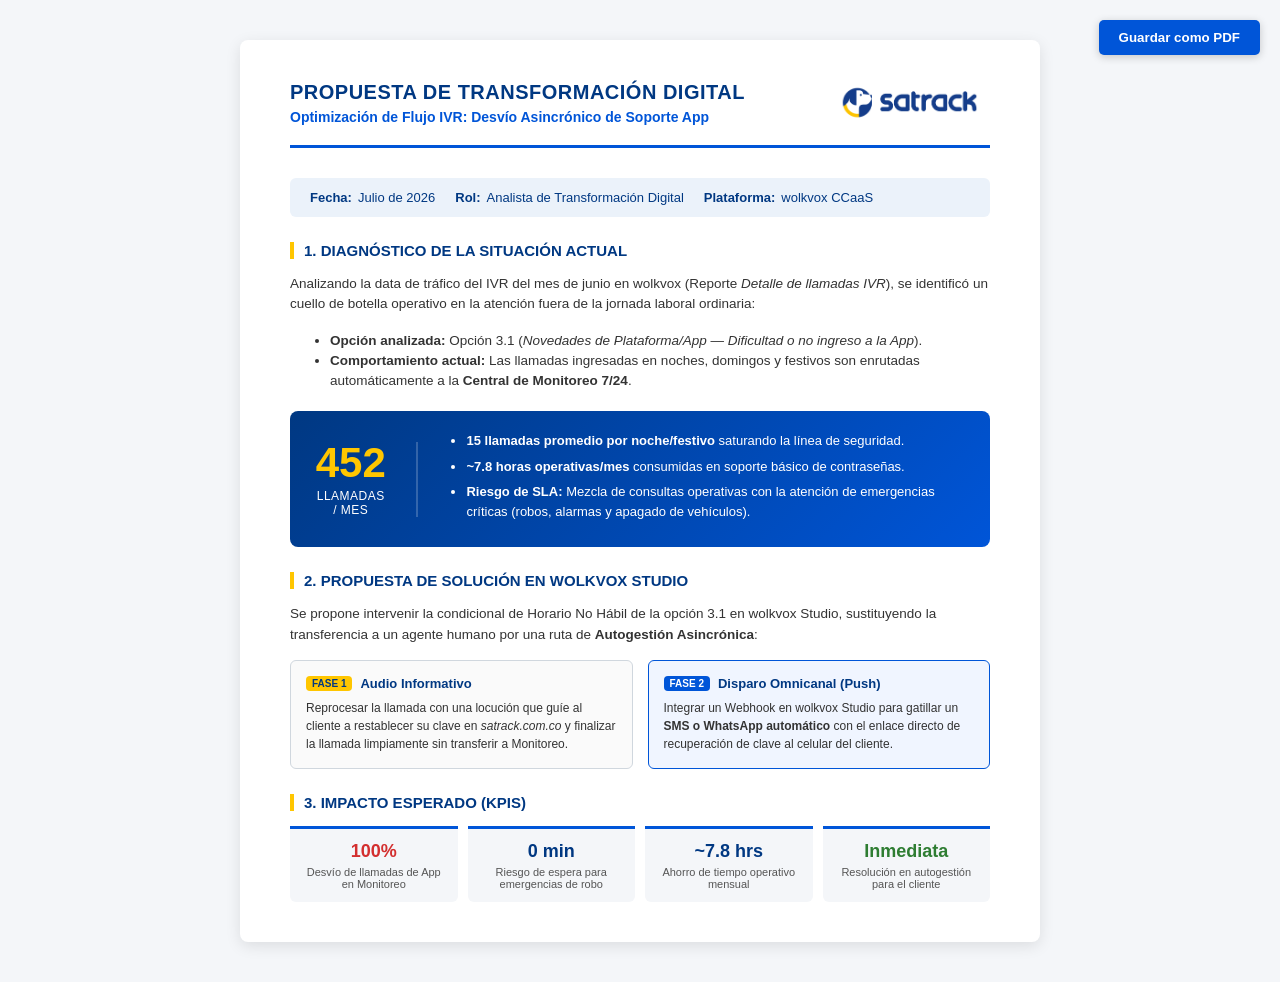
==== Propuesta1.html @ 1c64503c "Propuesta 1" ====
<!DOCTYPE html>
<html lang="es">
<head>
    <meta charset="UTF-8">
    <meta name="viewport" content="width=device-width, initial-scale=1.0">
    <title>Propuesta de Transformación Digital - Satrack</title>
    <style>
        :root {
            --azul-oscuro: #003882;
            --azul-marca: #0055D8;
            --amarillo-marca: #FFC600;
            --gris-fondo: #F4F6F9;
            --gris-texto: #333333;
            --blanco: #FFFFFF;
        }

        body {
            font-family: 'Segoe UI', Arial, sans-serif;
            background-color: var(--gris-fondo);
            color: var(--gris-texto);
            margin: 0;
            padding: 40px 20px;
            display: flex;
            justify-content: center;
        }

        .page {
            background-color: var(--blanco);
            width: 800px;
            padding: 40px 50px;
            box-shadow: 0 4px 15px rgba(0, 0, 0, 0.1);
            border-radius: 8px;
            box-sizing: border-box;
            position: relative;
        }

        .header {
            display: flex;
            justify-content: space-between;
            align-items: center;
            border-bottom: 3px solid var(--azul-marca);
            padding-bottom: 20px;
            margin-bottom: 30px;
        }

        .header-title h1 {
            color: var(--azul-oscuro);
            font-size: 20px;
            margin: 0;
            text-transform: uppercase;
            letter-spacing: 0.5px;
        }

        .header-title h2 {
            color: var(--azul-marca);
            font-size: 14px;
            margin: 5px 0 0 0;
            font-weight: 600;
        }

        .logo {
            height: 45px;
        }

        .meta-info {
            display: flex;
            gap: 20px;
            background-color: #EBF2FA;
            padding: 12px 20px;
            border-radius: 6px;
            font-size: 13px;
            color: var(--azul-oscuro);
            margin-bottom: 25px;
            font-weight: 500;
        }

        .meta-item {
            display: flex;
            align-items: center;
            gap: 6px;
        }

        .section-title {
            color: var(--azul-oscuro);
            font-size: 15px;
            font-weight: 700;
            text-transform: uppercase;
            border-left: 4px solid var(--amarillo-marca);
            padding-left: 10px;
            margin: 25px 0 15px 0;
        }

        p, li {
            font-size: 13.5px;
            line-height: 1.5;
        }

        /* Module de Datos */
        .data-card {
            background: linear-gradient(135deg, var(--azul-oscuro), var(--azul-marca));
            color: var(--blanco);
            border-radius: 8px;
            padding: 20px 25px;
            display: flex;
            align-items: center;
            justify-content: space-between;
            margin: 20px 0;
        }

        .data-metric {
            text-align: center;
            border-right: 2px solid rgba(255, 255, 255, 0.2);
            padding-right: 30px;
        }

        .data-metric .number {
            font-size: 42px;
            font-weight: 800;
            color: var(--amarillo-marca);
            line-height: 1;
        }

        .data-metric .label {
            font-size: 12px;
            text-transform: uppercase;
            letter-spacing: 0.5px;
            margin-top: 5px;
        }

        .data-details {
            flex-grow: 1;
            padding-left: 30px;
        }

        .data-details ul {
            margin: 0;
            padding-left: 18px;
        }

        .data-details li {
            margin-bottom: 6px;
            font-size: 13px;
        }

        /* Propuestas / Fases */
        .fases-container {
            display: flex;
            gap: 15px;
            margin-top: 15px;
        }

        .fase-box {
            flex: 1;
            border: 1px solid #D0D7DE;
            border-radius: 6px;
            padding: 15px;
            background-color: #FAFAFA;
        }

        .fase-box.highlight {
            border-color: var(--azul-marca);
            background-color: #F0F5FF;
        }

        .fase-header {
            font-weight: 700;
            font-size: 13px;
            color: var(--azul-oscuro);
            margin-bottom: 8px;
            display: flex;
            align-items: center;
            gap: 8px;
        }

        .badge {
            background-color: var(--amarillo-marca);
            color: var(--azul-oscuro);
            font-size: 10px;
            padding: 2px 6px;
            border-radius: 4px;
            font-weight: 800;
        }

        .badge-blue {
            background-color: var(--azul-marca);
            color: var(--blanco);
            font-size: 10px;
            padding: 2px 6px;
            border-radius: 4px;
            font-weight: 800;
        }

        /* KPIs */
        .kpi-grid {
            display: grid;
            grid-template-columns: repeat(4, 1fr);
            gap: 10px;
            margin-top: 15px;
        }

        .kpi-card {
            background-color: #F4F6F9;
            border-top: 3px solid var(--azul-marca);
            padding: 12px;
            text-align: center;
            border-radius: 0 0 6px 6px;
        }

        .kpi-card .value {
            font-size: 18px;
            font-weight: 700;
            color: var(--azul-oscuro);
        }

        .kpi-card .desc {
            font-size: 11px;
            color: #555;
            margin-top: 4px;
        }

        .print-btn {
            position: fixed;
            top: 20px;
            right: 20px;
            background-color: var(--azul-marca);
            color: white;
            border: none;
            padding: 10px 20px;
            border-radius: 5px;
            font-weight: 600;
            cursor: pointer;
            box-shadow: 0 2px 8px rgba(0,0,0,0.2);
        }

        .print-btn:hover {
            background-color: var(--azul-oscuro);
        }

        @media print {
            body {
                background-color: white;
                padding: 0;
            }
            .page {
                box-shadow: none;
                width: 100%;
                padding: 0;
            }
            .print-btn {
                display: none;
            }
        }
    </style>
</head>
<body>

    <button class="print-btn" onclick="window.print()">Guardar como PDF</button>

    <div class="page">
        <!-- Encabezado con Logo -->
        <div class="header">
            <div class="header-title">
                <h1>Propuesta de Transformación Digital</h1>
                <h2>Optimización de Flujo IVR: Desvío Asincrónico de Soporte App</h2>
            </div>
            <!-- Logo Satrack cargado desde imagen PNG -->
            <img src="logo.png" alt="Logo Satrack" class="logo">
        </div>

        <!-- Meta Información -->
        <div class="meta-info">
            <div class="meta-item"><strong>Fecha:</strong> Julio de 2026</div>
            <div class="meta-item"><strong>Rol:</strong> Analista de Transformación Digital</div>
            <div class="meta-item"><strong>Plataforma:</strong> wolkvox CCaaS</div>
        </div>

        <!-- Sección 1 -->
        <div class="section-title">1. Diagnóstico de la Situación Actual</div>
        <p>Analizando la data de tráfico del IVR del mes de junio en wolkvox (Reporte <em>Detalle de llamadas IVR</em>), se identificó un cuello de botella operativo en la atención fuera de la jornada laboral ordinaria:</p>
        <ul>
            <li><strong>Opción analizada:</strong> Opción 3.1 (<em>Novedades de Plataforma/App — Dificultad o no ingreso a la App</em>).</li>
            <li><strong>Comportamiento actual:</strong> Las llamadas ingresadas en noches, domingos y festivos son enrutadas automáticamente a la <strong>Central de Monitoreo 7/24</strong>.</li>
        </ul>

        <!-- Módulo de Datos -->
        <div class="data-card">
            <div class="data-metric">
                <div class="number">452</div>
                <div class="label">Llamadas / Mes</div>
            </div>
            <div class="data-details">
                <ul>
                    <li><strong>15 llamadas promedio por noche/festivo</strong> saturando la línea de seguridad.</li>
                    <li><strong>~7.8 horas operativas/mes</strong> consumidas en soporte básico de contraseñas.</li>
                    <li><strong>Riesgo de SLA:</strong> Mezcla de consultas operativas con la atención de emergencias críticas (robos, alarmas y apagado de vehículos).</li>
                </ul>
            </div>
        </div>

        <!-- Sección 2 -->
        <div class="section-title">2. Propuesta de Solución en wolkvox Studio</div>
        <p>Se propone intervenir la condicional de Horario No Hábil de la opción 3.1 en wolkvox Studio, sustituyendo la transferencia a un agente humano por una ruta de <strong>Autogestión Asincrónica</strong>:</p>

        <div class="fases-container">
            <div class="fase-box">
                <div class="fase-header">
                    <span class="badge">FASE 1</span> Audio Informativo
                </div>
                <p style="font-size: 12px; margin: 0;">Reprocesar la llamada con una locución que guíe al cliente a restablecer su clave en <em>satrack.com.co</em> y finalizar la llamada limpiamente sin transferir a Monitoreo.</p>
            </div>
            <div class="fase-box highlight">
                <div class="fase-header">
                    <span class="badge-blue">FASE 2</span> Disparo Omnicanal (Push)
                </div>
                <p style="font-size: 12px; margin: 0;">Integrar un Webhook en wolkvox Studio para gatillar un <strong>SMS o WhatsApp automático</strong> con el enlace directo de recuperación de clave al celular del cliente.</p>
            </div>
        </div>

        <!-- Sección 3 -->
        <div class="section-title">3. Impacto Esperado (KPIs)</div>
        <div class="kpi-grid">
            <div class="kpi-card">
                <div class="value" style="color: #D32F2F;">100%</div>
                <div class="desc">Desvío de llamadas de App en Monitoreo</div>
            </div>
            <div class="kpi-card">
                <div class="value">0 min</div>
                <div class="desc">Riesgo de espera para emergencias de robo</div>
            </div>
            <div class="kpi-card">
                <div class="value">~7.8 hrs</div>
                <div class="desc">Ahorro de tiempo operativo mensual</div>
            </div>
            <div class="kpi-card">
                <div class="value" style="color: #2E7D32;">Inmediata</div>
                <div class="desc">Resolución en autogestión para el cliente</div>
            </div>
        </div>
    </div>

</body>
</html>
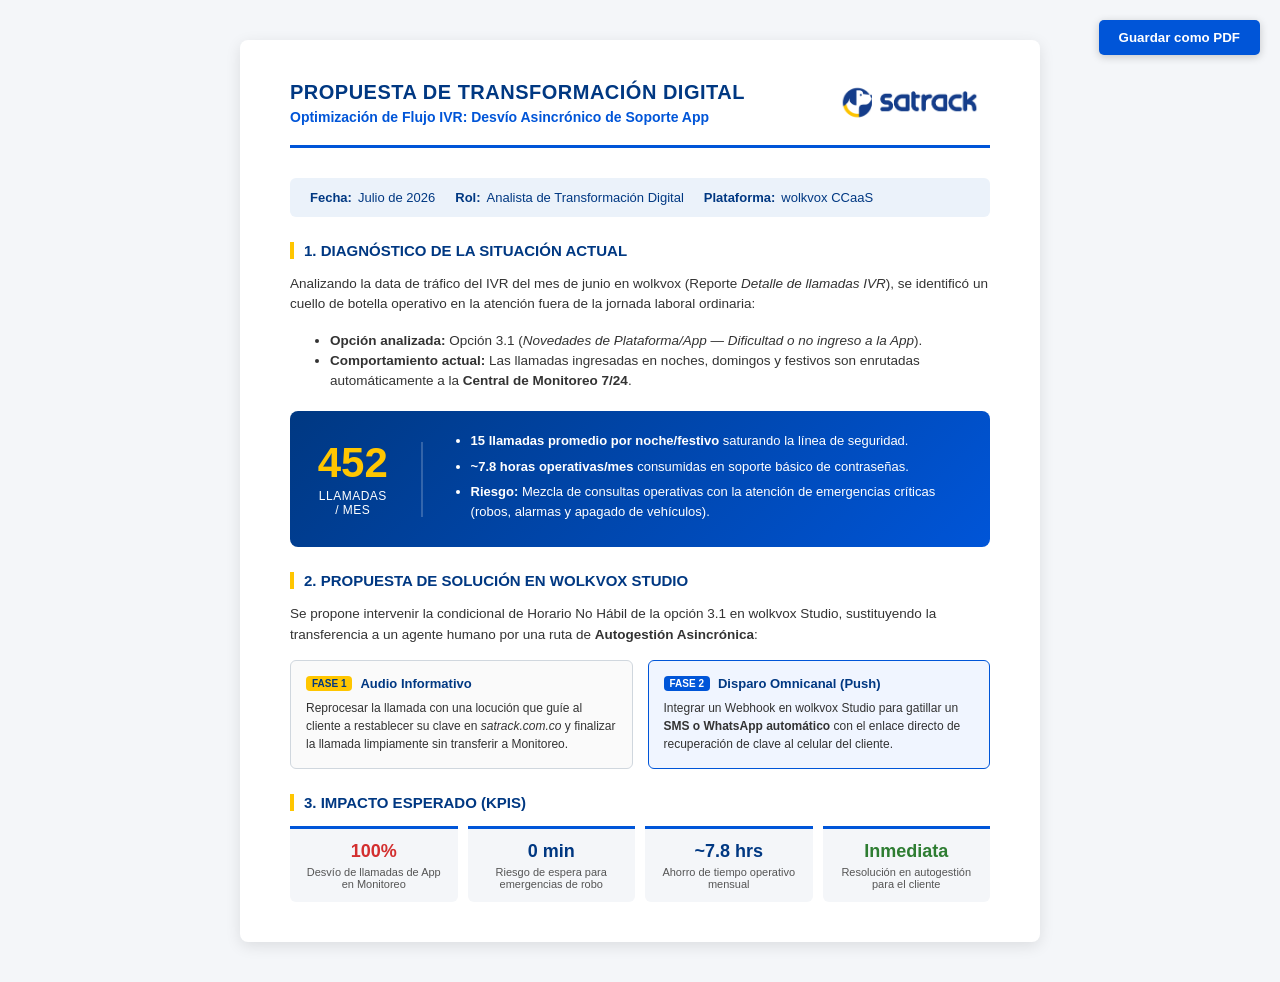
==== commit 42199a6b: "Propuesta 1 Actualizado" ====
--- a/Propuesta1.html
+++ b/Propuesta1.html
@@ -292,7 +292,7 @@
                 <ul>
                     <li><strong>15 llamadas promedio por noche/festivo</strong> saturando la línea de seguridad.</li>
                     <li><strong>~7.8 horas operativas/mes</strong> consumidas en soporte básico de contraseñas.</li>
-                    <li><strong>Riesgo de SLA:</strong> Mezcla de consultas operativas con la atención de emergencias críticas (robos, alarmas y apagado de vehículos).</li>
+                    <li><strong>Riesgo:</strong> Mezcla de consultas operativas con la atención de emergencias críticas (robos, alarmas y apagado de vehículos).</li>
                 </ul>
             </div>
         </div>
